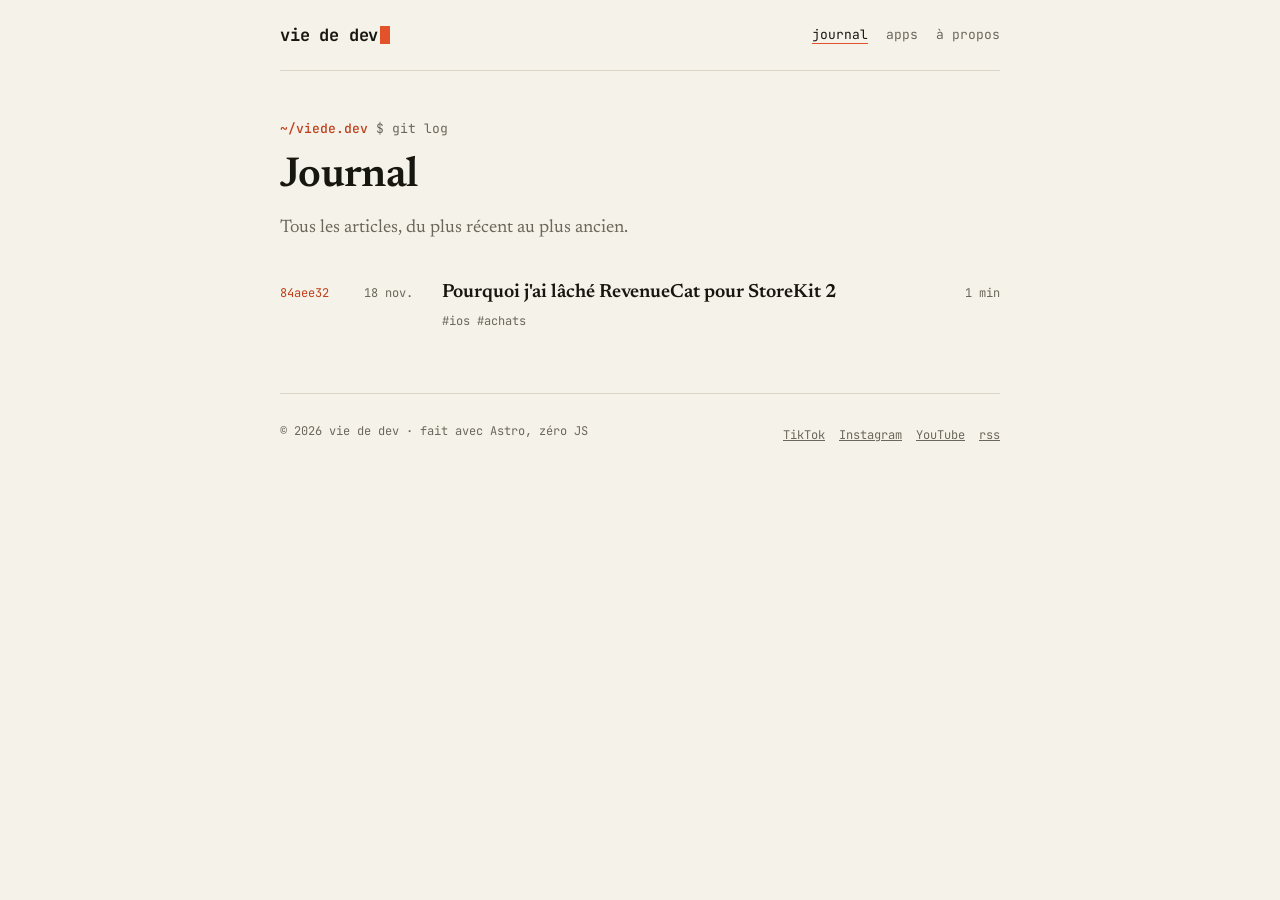
==== journal/index.html @ c24cb4bd "Publication du site viede.dev (source Forgejo viede-dev@b444ae0, TKS-384) Co-Authored-By: Claude Opu" ====
<!DOCTYPE html><html lang="fr"><head><meta charset="utf-8"><meta name="viewport" content="width=device-width, initial-scale=1"><title>Journal – Vie de Dev</title><meta name="description" content="Tous les articles de Vie de Dev, du plus récent au plus ancien."><link rel="canonical" href="https://viede.dev/journal/"><meta name="color-scheme" content="light dark"><meta name="theme-color" content="#F5F2EA" media="(prefers-color-scheme: light)"><meta name="theme-color" content="#13120E" media="(prefers-color-scheme: dark)"><meta property="og:title" content="Journal – Vie de Dev"><meta property="og:description" content="Tous les articles de Vie de Dev, du plus récent au plus ancien."><meta property="og:url" content="https://viede.dev/journal/"><meta property="og:type" content="website"><meta property="og:site_name" content="Vie de Dev"><meta property="og:locale" content="fr_FR"><meta property="og:image" content="https://viede.dev/og/default.png"><meta property="og:image:width" content="1200"><meta property="og:image:height" content="630"><meta property="og:image:alt" content="Vie de Dev : je relance mes apps iOS et Android"><meta name="twitter:card" content="summary_large_image"><link rel="alternate" type="application/rss+xml" title="Vie de Dev" href="/rss.xml"><link rel="icon" href="/favicon.svg" type="image/svg+xml"><link rel="stylesheet" href="/_astro/Base.xOoV3n0S.css"></head><body><a class="skip" href="#contenu">Aller au contenu</a><div class="site"><header class="nav"><a class="logo" href="/" aria-label="vie de dev, accueil">vie de dev<span class="cur" aria-hidden="true"></span></a><nav aria-label="Navigation principale"><ul><li><a href="/journal/" aria-current="page">journal</a></li><li><a href="/apps/">apps</a></li><li><a href="/a-propos/">à propos</a></li></ul></nav></header><main id="contenu"><div class="page"><p class="prompt"><b>~/viede.dev</b> $ git log</p><h1>Journal</h1><p class="lead">Tous les articles, du plus récent au plus ancien.</p><ul class="log"><li><span class="hash">84aee32</span><time class="date" datetime="2026-11-18">18 nov.</time><div class="entry"><a href="/journal/revenuecat-storekit-2/">Pourquoi j&#39;ai lâché RevenueCat pour StoreKit 2</a><span class="tags">#ios #achats</span></div><span class="read">1 min</span></li></ul></div></main><footer class="foot"><span>© 2026 vie de dev · fait avec Astro, zéro JS</span><ul aria-label="Réseaux"><li><a href="https://www.tiktok.com/@viededev" rel="me">TikTok</a></li><li><a href="https://www.instagram.com/viede.dev/" rel="me">Instagram</a></li><li><a href="https://www.youtube.com/@viededev" rel="me">YouTube</a></li><li><a href="/rss.xml">rss</a></li></ul></footer></div></body></html>
---- _astro/Base.xOoV3n0S.css ----
@font-face{font-family:Newsreader;font-style:normal;font-display:swap;font-weight:400;src:url(/_astro/newsreader-latin-400-normal.BFBkh4jY.woff2)format("woff2"),url(/_astro/newsreader-latin-400-normal.gRTjlS2D.woff)format("woff")}@font-face{font-family:Newsreader;font-style:italic;font-display:swap;font-weight:400;src:url(/_astro/newsreader-latin-400-italic.CEihAR-f.woff2)format("woff2"),url(/_astro/newsreader-latin-400-italic.CNZoH1hn.woff)format("woff")}@font-face{font-family:Newsreader;font-style:normal;font-display:swap;font-weight:600;src:url(/_astro/newsreader-latin-600-normal.30OJ_TG_.woff2)format("woff2"),url(/_astro/newsreader-latin-600-normal.DUnT2r2g.woff)format("woff")}@font-face{font-family:JetBrains Mono;font-style:normal;font-display:swap;font-weight:400;src:url(/_astro/jetbrains-mono-latin-400-normal.V6pRDFza.woff2)format("woff2"),url(/_astro/jetbrains-mono-latin-400-normal.6-qcROiO.woff)format("woff")}@font-face{font-family:JetBrains Mono;font-style:normal;font-display:swap;font-weight:500;src:url(/_astro/jetbrains-mono-latin-500-normal.BWZEU5yA.woff2)format("woff2"),url(/_astro/jetbrains-mono-latin-500-normal.CJOVTJB7.woff)format("woff")}@font-face{font-family:JetBrains Mono;font-style:normal;font-display:swap;font-weight:700;src:url(/_astro/jetbrains-mono-latin-700-normal.BYuf6tUa.woff2)format("woff2"),url(/_astro/jetbrains-mono-latin-700-normal.D3wTyLJW.woff)format("woff")}:root{--bg:#f5f2ea;--surface:#fbf9f4;--ink:#17160f;--muted:#6b675b;--line:#dcd6c6;--accent:#e2522b;--accent-text:#bf3f1a;--btn-bg:#bf3f1a;--btn-ink:#fff;--code-bg:#1c1b16;--code-ink:#e9e4d6;--ok:#2f8f5b;--wip:#d99a1e;--todo:#a8a397;--mono:"JetBrains Mono", ui-monospace, Menlo, Consolas, monospace;--serif:"Newsreader", Georgia, "Times New Roman", serif;color-scheme:light dark}@media (prefers-color-scheme:dark){:root{--bg:#13120e;--surface:#1b1a15;--ink:#ece6d6;--muted:#9d978a;--line:#2f2d25;--accent:#ff7449;--accent-text:#ff7449;--btn-bg:#ff7449;--btn-ink:#13120e;--code-bg:#1c1b16;--code-ink:#e9e4d6;--ok:#4cc184;--wip:#f0b43c;--todo:#6f6a5f}}*,:before,:after{box-sizing:border-box}html{-webkit-text-size-adjust:100%;text-size-adjust:100%}body{background:var(--bg);color:var(--ink);font-family:var(--serif);-webkit-font-smoothing:antialiased;overflow-wrap:break-word;margin:0;font-size:18px;line-height:1.55}a{color:inherit}a:hover{color:var(--accent-text)}:focus-visible{outline:2px solid var(--accent-text);outline-offset:2px;border-radius:4px}img,svg{max-width:100%;height:auto}.mono{font-family:var(--mono)}.visually-hidden{clip:rect(0 0 0 0);clip-path:inset(50%);white-space:nowrap;width:1px;height:1px;position:absolute;overflow:hidden}.skip{position:absolute;left:-9999px}.skip:focus{background:var(--surface);font-family:var(--mono);padding:6px 10px;font-size:13px;top:8px;left:16px}.site{max-width:760px;margin:0 auto;padding:0 16px}.nav{border-bottom:1px solid var(--line);flex-wrap:wrap;justify-content:space-between;align-items:center;gap:8px 16px;padding:18px 0;display:flex}.logo{font-family:var(--mono);letter-spacing:-.01em;white-space:nowrap;font-size:17px;font-weight:700;text-decoration:none}.logo:hover{color:var(--ink)}.cur{background:var(--accent);vertical-align:-3px;width:.55em;height:1.05em;margin-left:2px;animation:1.1s step-end infinite blink;display:inline-block}@keyframes blink{50%{opacity:0}}@media (prefers-reduced-motion:reduce){.cur{animation:none}}.nav ul{font-family:var(--mono);color:var(--muted);gap:14px;margin:0;padding:0;font-size:13px;list-style:none;display:flex}.nav a{text-decoration:none}.nav a[aria-current=page]{color:var(--ink);text-decoration:underline;text-decoration-color:var(--accent);text-underline-offset:4px}.hero{padding:40px 0 32px}.prompt{font-family:var(--mono);color:var(--muted);margin:0 0 14px;font-size:13px}.prompt b{color:var(--accent-text);font-weight:500}.hero h1{letter-spacing:-.015em;margin:0 0 16px;font-size:clamp(30px,7vw,44px);font-weight:600;line-height:1.1}.hero h1 em{color:var(--accent);font-style:italic;font-weight:400}.hero p{color:var(--muted);max-width:56ch;margin:0}.sec{border-top:1px solid var(--line);padding:28px 0}.sec-h{flex-wrap:wrap;justify-content:space-between;align-items:baseline;gap:4px 12px;margin-bottom:16px;display:flex}.sec-h h2{font-family:var(--mono);text-transform:uppercase;letter-spacing:.08em;margin:0;font-size:13px;font-weight:500}.sec-h span,.sec-h a{font-family:var(--mono);color:var(--muted);font-size:12px}.sec-h a{text-decoration:none}.sec-h a:hover{color:var(--accent-text)}.board{grid-template-columns:repeat(auto-fill,minmax(140px,1fr));gap:8px;margin:0;padding:0;list-style:none;display:grid}.board a{border:1px solid var(--line);background:var(--surface);min-height:44px;font-family:var(--mono);border-radius:10px;align-items:center;gap:10px;padding:10px 12px;font-size:13px;text-decoration:none;display:flex}.board a:hover{border-color:var(--ink);color:var(--ink)}.st{border-radius:50%;flex:none;width:8px;height:8px;display:inline-block}.st.relancee{background:var(--ok)}.st.en-cours{background:var(--wip)}.st.a-faire{background:var(--todo)}.progress{background:var(--line);border-radius:4px;height:4px;margin-top:14px;overflow:hidden}.progress i{background:var(--accent);height:100%;display:block}.legend{font-family:var(--mono);color:var(--muted);flex-wrap:wrap;gap:6px 14px;margin:12px 0 0;padding:0;font-size:12px;list-style:none;display:flex}.legend li{align-items:center;gap:6px;display:inline-flex}.log{margin:0;padding:0;list-style:none}.log li{border-bottom:1px dashed var(--line);grid-template-columns:auto 1fr;align-items:baseline;gap:2px 12px;padding:14px 0;display:grid}.log li:last-child{border-bottom:0}.hash{font-family:var(--mono);color:var(--accent-text);font-size:12px}.date,.read{font-family:var(--mono);color:var(--muted);white-space:nowrap;font-size:12px}.log .date{text-align:right}.log .entry{grid-column:1/-1;min-width:0}.log .entry a{font-size:19px;font-weight:600;line-height:1.3;text-decoration:none}.log .entry a:hover{color:var(--ink);text-decoration:underline;text-decoration-color:var(--accent);text-underline-offset:3px}.tags{font-family:var(--mono);color:var(--muted);margin-top:4px;font-size:12px;display:block}.log .read{display:none}.empty{color:var(--muted);margin:0;font-style:italic}.social{grid-template-columns:1fr;gap:8px;margin:0;padding:0;list-style:none;display:grid}.social a{border:1px solid var(--line);font-family:var(--mono);background:var(--surface);border-radius:10px;padding:14px;font-size:13px;text-decoration:none;display:block}.social a:hover{border-color:var(--accent);color:var(--ink)}.social small{color:var(--muted);text-transform:uppercase;letter-spacing:.08em;margin-bottom:4px;font-size:11px;display:block}.foot{border-top:1px solid var(--line);font-family:var(--mono);color:var(--muted);flex-wrap:wrap;justify-content:space-between;gap:12px;margin-top:24px;padding:28px 0 40px;font-size:12px;display:flex}.foot ul{flex-wrap:wrap;gap:14px;margin:0;padding:0;list-style:none;display:flex}.foot a{padding:4px 0;display:inline-block}.page{padding:40px 0 24px}.crumbs{font-family:var(--mono);color:var(--muted);margin:0 0 18px;font-size:12px}.crumbs a{text-decoration:none}.crumbs a:hover{text-decoration:underline}.page h1{letter-spacing:-.015em;margin:0 0 14px;font-size:clamp(30px,7vw,42px);font-weight:600;line-height:1.12}.lead{color:var(--muted);max-width:56ch;margin:0 0 24px}.meta{font-family:var(--mono);color:var(--muted);flex-wrap:wrap;gap:4px 14px;margin:0 0 28px;font-size:12px;display:flex}.meta .hash{font-weight:500}.prose{max-width:68ch}.prose>:first-child{margin-top:0}.prose p,.prose ul,.prose ol,.prose blockquote,.prose table{margin:0 0 18px}.prose h2{margin:34px 0 10px;font-size:24px;font-weight:600;line-height:1.25}.prose h3{margin:28px 0 8px;font-size:20px;font-weight:600;line-height:1.3}.prose ul,.prose ol{padding-left:1.3em}.prose li{margin:0 0 6px}.prose li::marker{color:var(--accent-text)}.prose a{text-decoration-color:var(--accent);text-underline-offset:3px}.prose blockquote{border-left:3px solid var(--accent);color:var(--muted);margin-left:0;padding:2px 0 2px 18px;font-style:italic}.prose hr{border:0;border-top:1px solid var(--line);margin:32px 0}.prose :not(pre)>code{font-family:var(--mono);background:var(--surface);border:1px solid var(--line);overflow-wrap:anywhere;border-radius:5px;padding:1px 6px;font-size:.82em}.prose pre{font-family:var(--mono);background:var(--code-bg);color:var(--code-ink);border-radius:10px;max-width:100%;margin:0 0 22px;padding:18px 20px;font-size:13.5px;line-height:1.6;overflow-x:auto}.prose pre code{font-family:inherit}.prose table{border-collapse:collapse;font-size:16px;display:block;overflow-x:auto}.prose th,.prose td{border-bottom:1px solid var(--line);text-align:left;padding:6px 10px}.cta{border:1px solid var(--ink);border-radius:14px;flex-wrap:wrap;align-items:center;gap:12px 16px;margin:34px 0 10px;padding:16px;display:flex}.cta .body{flex:200px;min-width:0}.cta strong{font-size:18px;display:block}.cta small{font-family:var(--mono);color:var(--muted);font-size:12px}.video{margin:28px 0 0}.video h2{font-family:var(--mono);text-transform:uppercase;letter-spacing:.08em;margin:0 0 10px;font-size:13px;font-weight:500}.video ul{flex-wrap:wrap;gap:8px;margin:0;padding:0;list-style:none;display:flex}.btn{min-height:44px;font-family:var(--mono);background:var(--btn-bg);color:var(--btn-ink);border-radius:999px;align-items:center;padding:10px 16px;font-size:13px;text-decoration:none;display:inline-flex}.btn:hover{color:var(--btn-ink);filter:brightness(1.08)}.btn.ghost{color:var(--ink);border:1px solid var(--line);background:0 0}.btn.ghost:hover{border-color:var(--ink);filter:none}.actions{flex-wrap:wrap;gap:8px;margin:0 0 34px;display:flex}.icon{width:56px;height:56px;font-family:var(--mono);border-radius:14px;flex:none;place-items:center;font-size:16px;font-weight:700;display:grid}.apphead{flex-direction:column;align-items:flex-start;gap:16px;padding:40px 0 18px;display:flex}.apphead .icon{border-radius:20px;width:84px;height:84px;font-size:22px}.apphead h1{margin:0;font-size:clamp(30px,7vw,38px);font-weight:600;line-height:1.1}.apphead p{color:var(--muted);margin:6px 0 0}.badges{flex-wrap:wrap;gap:8px;margin:6px 0 26px;padding:0;list-style:none;display:flex}.pill{font-family:var(--mono);border:1px solid var(--line);border-radius:999px;align-items:center;gap:6px;padding:5px 10px;font-size:12px;display:inline-flex}.app-color .btn:not(.ghost){background:var(--app);color:var(--app-ink)}.applist{gap:10px;margin:0;padding:0;list-style:none;display:grid}.applist a{border:1px solid var(--line);background:var(--surface);border-radius:12px;align-items:center;gap:14px;padding:14px;text-decoration:none;display:flex}.applist a:hover{border-color:var(--ink);color:var(--ink)}.applist .body{min-width:0}.applist strong{font-size:19px;line-height:1.25;display:block}.applist small{color:var(--muted);font-size:16px;display:block}.applist .pill{color:var(--muted);border:0;margin-top:6px;padding:0}.applist .icon{background:var(--surface);border:1px solid var(--line);color:var(--ink)}.timeline{border-left:2px solid var(--line);margin:0;padding:0 0 0 18px;list-style:none}.timeline li{padding:0 0 22px 14px;position:relative}.timeline li:last-child{padding-bottom:4px}.timeline li:before{content:"";background:var(--bg);border:2px solid var(--app,var(--accent));border-radius:50%;width:12px;height:12px;position:absolute;top:8px;left:-25px}.timeline .when{font-family:var(--mono);color:var(--muted);font-size:12px}.timeline a{font-weight:600;text-decoration:none;display:block}.timeline a:hover{color:var(--ink);text-decoration:underline}.notfound .prompt{margin-top:0}.notfound pre{font-family:var(--mono);color:var(--muted);white-space:pre-wrap;margin:0 0 24px;font-size:13px}@media (width>=640px){.site{padding:0 20px}.nav{padding:22px 0}.nav ul{gap:18px}.hero{padding:56px 0 36px}.page{padding:48px 0 24px}.log li{grid-template-columns:70px 64px 1fr auto;gap:14px}.log .date{text-align:left}.log .entry{grid-column:auto}.log .read{display:inline}.social{grid-template-columns:repeat(3,1fr)}.apphead{flex-direction:row;align-items:center;gap:20px;padding-top:48px}}.app-crumbs{margin:28px 0 0}.cta .icon{background:var(--surface);border:1px solid var(--line);color:var(--ink)}.cta small{margin-top:2px;line-height:1.5;display:block}code,pre,kbd{font-variant-ligatures:none}
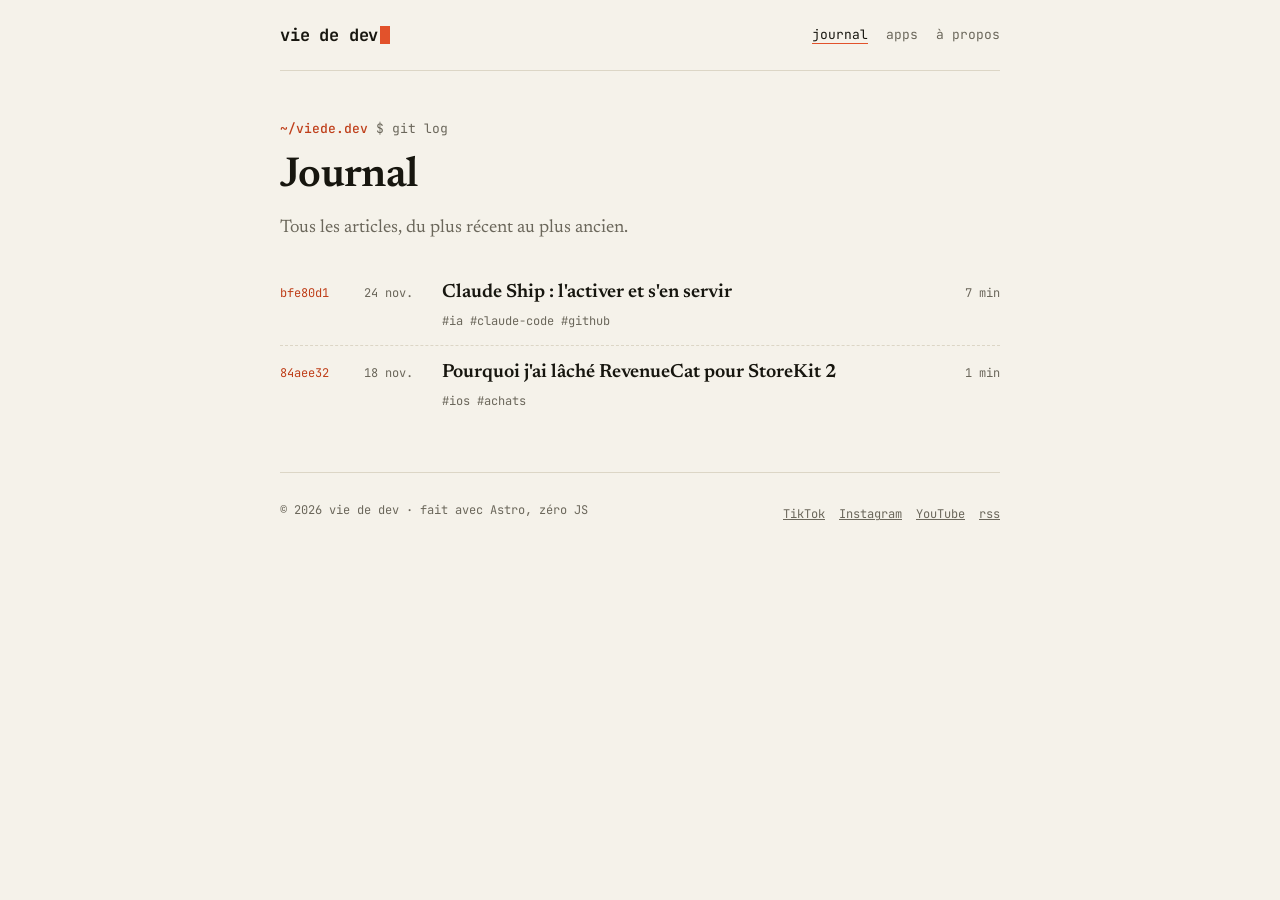
==== commit 7463078c: "Publication du site viede.dev (source Forgejo viede-dev@8c23485, VDD-59) Co-Authored-By: Claude Fabl" ====
--- a/journal/index.html
+++ b/journal/index.html
@@ -1 +1 @@
-<!DOCTYPE html><html lang="fr"><head><meta charset="utf-8"><meta name="viewport" content="width=device-width, initial-scale=1"><title>Journal – Vie de Dev</title><meta name="description" content="Tous les articles de Vie de Dev, du plus récent au plus ancien."><link rel="canonical" href="https://viede.dev/journal/"><meta name="color-scheme" content="light dark"><meta name="theme-color" content="#F5F2EA" media="(prefers-color-scheme: light)"><meta name="theme-color" content="#13120E" media="(prefers-color-scheme: dark)"><meta property="og:title" content="Journal – Vie de Dev"><meta property="og:description" content="Tous les articles de Vie de Dev, du plus récent au plus ancien."><meta property="og:url" content="https://viede.dev/journal/"><meta property="og:type" content="website"><meta property="og:site_name" content="Vie de Dev"><meta property="og:locale" content="fr_FR"><meta property="og:image" content="https://viede.dev/og/default.png"><meta property="og:image:width" content="1200"><meta property="og:image:height" content="630"><meta property="og:image:alt" content="Vie de Dev : je relance mes apps iOS et Android"><meta name="twitter:card" content="summary_large_image"><link rel="alternate" type="application/rss+xml" title="Vie de Dev" href="/rss.xml"><link rel="icon" href="/favicon.svg" type="image/svg+xml"><link rel="stylesheet" href="/_astro/Base.xOoV3n0S.css"></head><body><a class="skip" href="#contenu">Aller au contenu</a><div class="site"><header class="nav"><a class="logo" href="/" aria-label="vie de dev, accueil">vie de dev<span class="cur" aria-hidden="true"></span></a><nav aria-label="Navigation principale"><ul><li><a href="/journal/" aria-current="page">journal</a></li><li><a href="/apps/">apps</a></li><li><a href="/a-propos/">à propos</a></li></ul></nav></header><main id="contenu"><div class="page"><p class="prompt"><b>~/viede.dev</b> $ git log</p><h1>Journal</h1><p class="lead">Tous les articles, du plus récent au plus ancien.</p><ul class="log"><li><span class="hash">84aee32</span><time class="date" datetime="2026-11-18">18 nov.</time><div class="entry"><a href="/journal/revenuecat-storekit-2/">Pourquoi j&#39;ai lâché RevenueCat pour StoreKit 2</a><span class="tags">#ios #achats</span></div><span class="read">1 min</span></li></ul></div></main><footer class="foot"><span>© 2026 vie de dev · fait avec Astro, zéro JS</span><ul aria-label="Réseaux"><li><a href="https://www.tiktok.com/@viededev" rel="me">TikTok</a></li><li><a href="https://www.instagram.com/viede.dev/" rel="me">Instagram</a></li><li><a href="https://www.youtube.com/@viededev" rel="me">YouTube</a></li><li><a href="/rss.xml">rss</a></li></ul></footer></div></body></html>+<!DOCTYPE html><html lang="fr"><head><meta charset="utf-8"><meta name="viewport" content="width=device-width, initial-scale=1"><title>Journal – Vie de Dev</title><meta name="description" content="Tous les articles de Vie de Dev, du plus récent au plus ancien."><link rel="canonical" href="https://viede.dev/journal/"><meta name="color-scheme" content="light dark"><meta name="theme-color" content="#F5F2EA" media="(prefers-color-scheme: light)"><meta name="theme-color" content="#13120E" media="(prefers-color-scheme: dark)"><meta property="og:title" content="Journal – Vie de Dev"><meta property="og:description" content="Tous les articles de Vie de Dev, du plus récent au plus ancien."><meta property="og:url" content="https://viede.dev/journal/"><meta property="og:type" content="website"><meta property="og:site_name" content="Vie de Dev"><meta property="og:locale" content="fr_FR"><meta property="og:image" content="https://viede.dev/og/default.png"><meta property="og:image:width" content="1200"><meta property="og:image:height" content="630"><meta property="og:image:alt" content="Vie de Dev : je relance mes apps iOS et Android"><meta name="twitter:card" content="summary_large_image"><link rel="alternate" type="application/rss+xml" title="Vie de Dev" href="/rss.xml"><link rel="icon" href="/favicon.svg" type="image/svg+xml"><link rel="stylesheet" href="/_astro/Base.xOoV3n0S.css"></head><body><a class="skip" href="#contenu">Aller au contenu</a><div class="site"><header class="nav"><a class="logo" href="/" aria-label="vie de dev, accueil">vie de dev<span class="cur" aria-hidden="true"></span></a><nav aria-label="Navigation principale"><ul><li><a href="/journal/" aria-current="page">journal</a></li><li><a href="/apps/">apps</a></li><li><a href="/a-propos/">à propos</a></li></ul></nav></header><main id="contenu"><div class="page"><p class="prompt"><b>~/viede.dev</b> $ git log</p><h1>Journal</h1><p class="lead">Tous les articles, du plus récent au plus ancien.</p><ul class="log"><li><span class="hash">bfe80d1</span><time class="date" datetime="2026-11-24">24 nov.</time><div class="entry"><a href="/journal/claude-ship/">Claude Ship : l&#39;activer et s&#39;en servir</a><span class="tags">#ia #claude-code #github</span></div><span class="read">7 min</span></li><li><span class="hash">84aee32</span><time class="date" datetime="2026-11-18">18 nov.</time><div class="entry"><a href="/journal/revenuecat-storekit-2/">Pourquoi j&#39;ai lâché RevenueCat pour StoreKit 2</a><span class="tags">#ios #achats</span></div><span class="read">1 min</span></li></ul></div></main><footer class="foot"><span>© 2026 vie de dev · fait avec Astro, zéro JS</span><ul aria-label="Réseaux"><li><a href="https://www.tiktok.com/@viededev" rel="me">TikTok</a></li><li><a href="https://www.instagram.com/viede.dev/" rel="me">Instagram</a></li><li><a href="https://www.youtube.com/@viededev" rel="me">YouTube</a></li><li><a href="/rss.xml">rss</a></li></ul></footer></div></body></html>
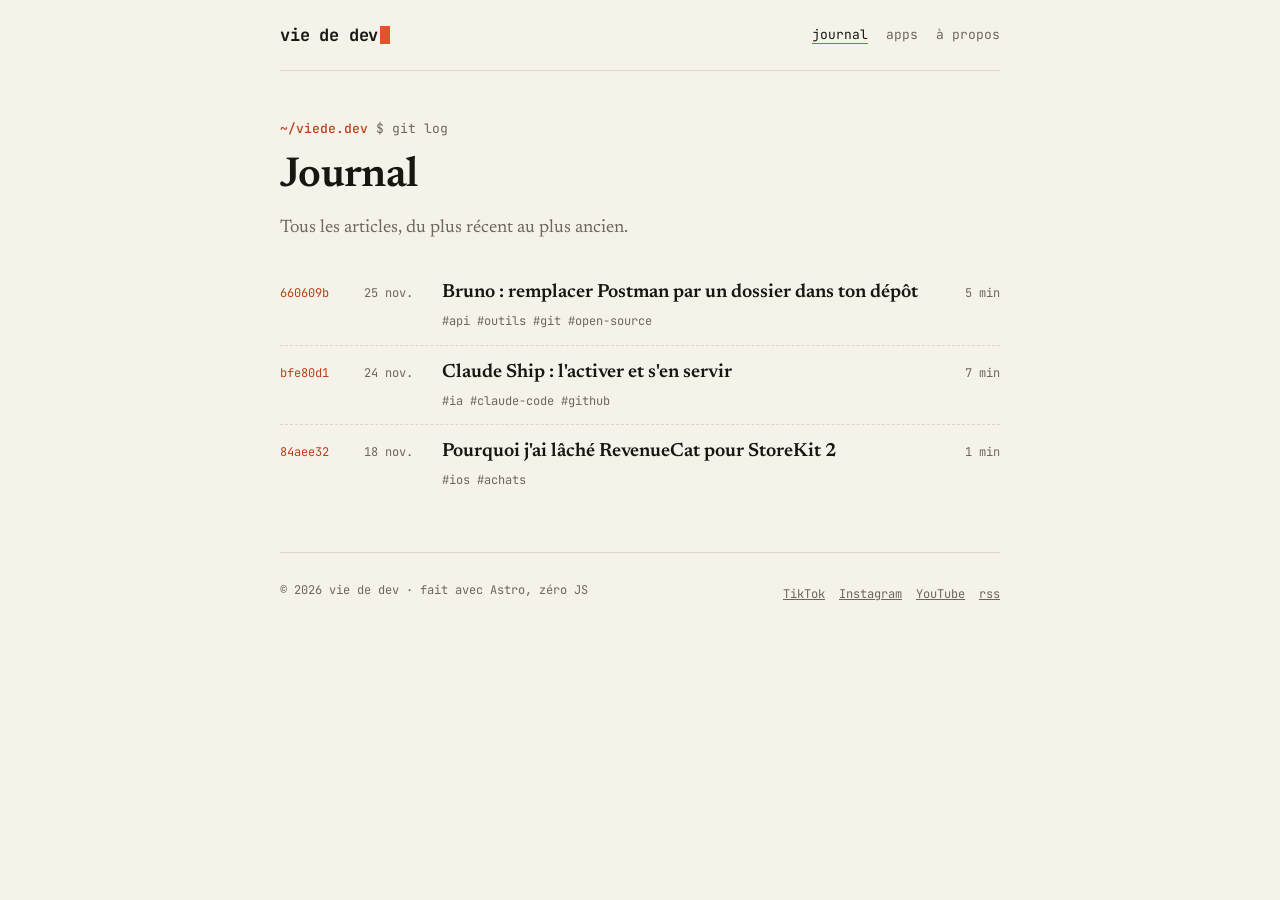
==== commit 9a180ca0: "Publication du site viede.dev (source Forgejo viede-dev@0ea5255, VDD-66)" ====
--- a/journal/index.html
+++ b/journal/index.html
@@ -1 +1 @@
-<!DOCTYPE html><html lang="fr"><head><meta charset="utf-8"><meta name="viewport" content="width=device-width, initial-scale=1"><title>Journal – Vie de Dev</title><meta name="description" content="Tous les articles de Vie de Dev, du plus récent au plus ancien."><link rel="canonical" href="https://viede.dev/journal/"><meta name="color-scheme" content="light dark"><meta name="theme-color" content="#F5F2EA" media="(prefers-color-scheme: light)"><meta name="theme-color" content="#13120E" media="(prefers-color-scheme: dark)"><meta property="og:title" content="Journal – Vie de Dev"><meta property="og:description" content="Tous les articles de Vie de Dev, du plus récent au plus ancien."><meta property="og:url" content="https://viede.dev/journal/"><meta property="og:type" content="website"><meta property="og:site_name" content="Vie de Dev"><meta property="og:locale" content="fr_FR"><meta property="og:image" content="https://viede.dev/og/default.png"><meta property="og:image:width" content="1200"><meta property="og:image:height" content="630"><meta property="og:image:alt" content="Vie de Dev : je relance mes apps iOS et Android"><meta name="twitter:card" content="summary_large_image"><link rel="alternate" type="application/rss+xml" title="Vie de Dev" href="/rss.xml"><link rel="icon" href="/favicon.svg" type="image/svg+xml"><link rel="stylesheet" href="/_astro/Base.xOoV3n0S.css"></head><body><a class="skip" href="#contenu">Aller au contenu</a><div class="site"><header class="nav"><a class="logo" href="/" aria-label="vie de dev, accueil">vie de dev<span class="cur" aria-hidden="true"></span></a><nav aria-label="Navigation principale"><ul><li><a href="/journal/" aria-current="page">journal</a></li><li><a href="/apps/">apps</a></li><li><a href="/a-propos/">à propos</a></li></ul></nav></header><main id="contenu"><div class="page"><p class="prompt"><b>~/viede.dev</b> $ git log</p><h1>Journal</h1><p class="lead">Tous les articles, du plus récent au plus ancien.</p><ul class="log"><li><span class="hash">bfe80d1</span><time class="date" datetime="2026-11-24">24 nov.</time><div class="entry"><a href="/journal/claude-ship/">Claude Ship : l&#39;activer et s&#39;en servir</a><span class="tags">#ia #claude-code #github</span></div><span class="read">7 min</span></li><li><span class="hash">84aee32</span><time class="date" datetime="2026-11-18">18 nov.</time><div class="entry"><a href="/journal/revenuecat-storekit-2/">Pourquoi j&#39;ai lâché RevenueCat pour StoreKit 2</a><span class="tags">#ios #achats</span></div><span class="read">1 min</span></li></ul></div></main><footer class="foot"><span>© 2026 vie de dev · fait avec Astro, zéro JS</span><ul aria-label="Réseaux"><li><a href="https://www.tiktok.com/@viededev" rel="me">TikTok</a></li><li><a href="https://www.instagram.com/viede.dev/" rel="me">Instagram</a></li><li><a href="https://www.youtube.com/@viededev" rel="me">YouTube</a></li><li><a href="/rss.xml">rss</a></li></ul></footer></div></body></html>+<!DOCTYPE html><html lang="fr"><head><meta charset="utf-8"><meta name="viewport" content="width=device-width, initial-scale=1"><title>Journal – Vie de Dev</title><meta name="description" content="Tous les articles de Vie de Dev, du plus récent au plus ancien."><link rel="canonical" href="https://viede.dev/journal/"><meta name="color-scheme" content="light dark"><meta name="theme-color" content="#F5F2EA" media="(prefers-color-scheme: light)"><meta name="theme-color" content="#13120E" media="(prefers-color-scheme: dark)"><meta property="og:title" content="Journal – Vie de Dev"><meta property="og:description" content="Tous les articles de Vie de Dev, du plus récent au plus ancien."><meta property="og:url" content="https://viede.dev/journal/"><meta property="og:type" content="website"><meta property="og:site_name" content="Vie de Dev"><meta property="og:locale" content="fr_FR"><meta property="og:image" content="https://viede.dev/og/default.png"><meta property="og:image:width" content="1200"><meta property="og:image:height" content="630"><meta property="og:image:alt" content="Vie de Dev : je relance mes apps iOS et Android"><meta name="twitter:card" content="summary_large_image"><link rel="alternate" type="application/rss+xml" title="Vie de Dev" href="/rss.xml"><link rel="icon" href="/favicon.svg" type="image/svg+xml"><link rel="stylesheet" href="/_astro/Base.xOoV3n0S.css"></head><body><a class="skip" href="#contenu">Aller au contenu</a><div class="site"><header class="nav"><a class="logo" href="/" aria-label="vie de dev, accueil">vie de dev<span class="cur" aria-hidden="true"></span></a><nav aria-label="Navigation principale"><ul><li><a href="/journal/" aria-current="page">journal</a></li><li><a href="/apps/">apps</a></li><li><a href="/a-propos/">à propos</a></li></ul></nav></header><main id="contenu"><div class="page"><p class="prompt"><b>~/viede.dev</b> $ git log</p><h1>Journal</h1><p class="lead">Tous les articles, du plus récent au plus ancien.</p><ul class="log"><li><span class="hash">660609b</span><time class="date" datetime="2026-11-25">25 nov.</time><div class="entry"><a href="/journal/bruno/">Bruno : remplacer Postman par un dossier dans ton dépôt</a><span class="tags">#api #outils #git #open-source</span></div><span class="read">5 min</span></li><li><span class="hash">bfe80d1</span><time class="date" datetime="2026-11-24">24 nov.</time><div class="entry"><a href="/journal/claude-ship/">Claude Ship : l&#39;activer et s&#39;en servir</a><span class="tags">#ia #claude-code #github</span></div><span class="read">7 min</span></li><li><span class="hash">84aee32</span><time class="date" datetime="2026-11-18">18 nov.</time><div class="entry"><a href="/journal/revenuecat-storekit-2/">Pourquoi j&#39;ai lâché RevenueCat pour StoreKit 2</a><span class="tags">#ios #achats</span></div><span class="read">1 min</span></li></ul></div></main><footer class="foot"><span>© 2026 vie de dev · fait avec Astro, zéro JS</span><ul aria-label="Réseaux"><li><a href="https://www.tiktok.com/@viededev" rel="me">TikTok</a></li><li><a href="https://www.instagram.com/viede.dev/" rel="me">Instagram</a></li><li><a href="https://www.youtube.com/@viededev" rel="me">YouTube</a></li><li><a href="/rss.xml">rss</a></li></ul></footer></div></body></html>
